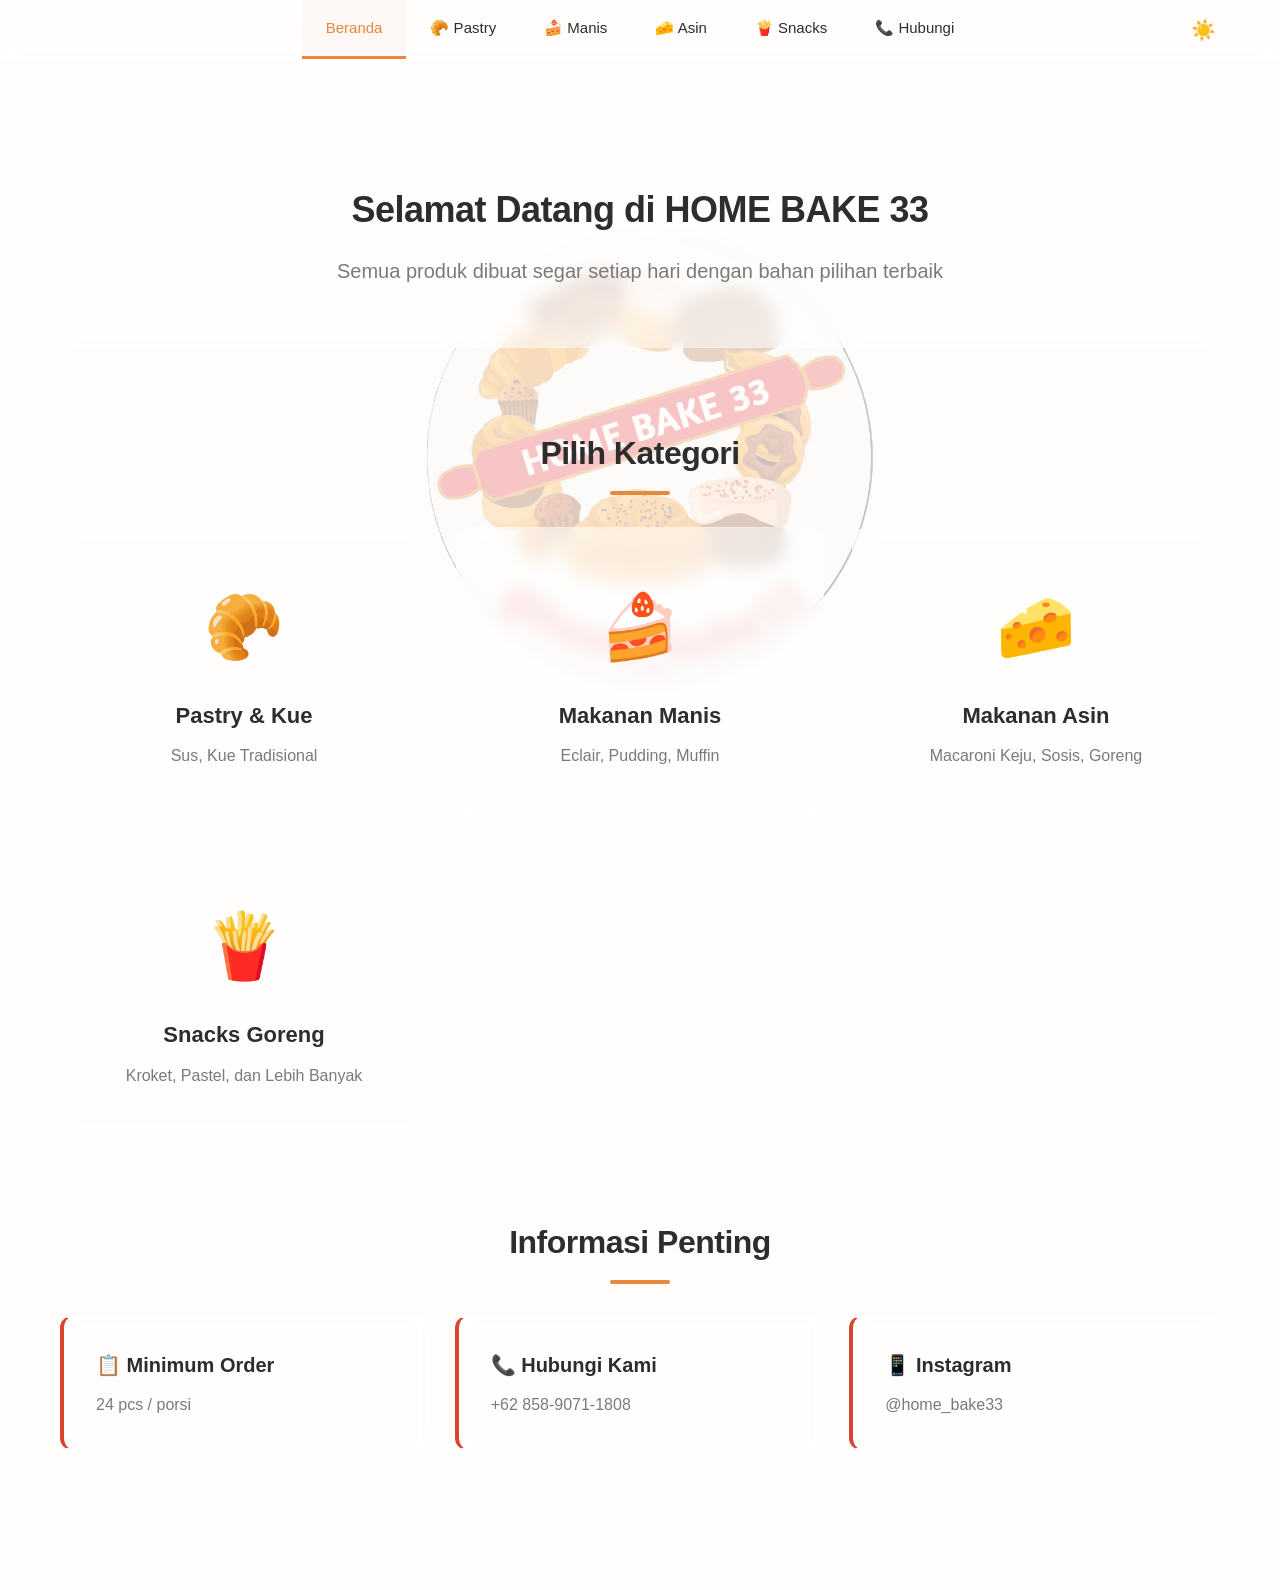
==== index.html @ 7d239f51 "PricelistWeb V.1" ====
<!DOCTYPE html>
<html lang="id">
<head>
    <meta charset="UTF-8">
    <meta name="viewport" content="width=device-width, initial-scale=1.0">
    <title>Home Bake 33 - Menu Favorit Anda</title>
    <link rel="icon" href="assets/images/Homebake33logoNew.png" type="image/png">
    <link rel="stylesheet" href="css/style.css">
</head>
<body>
    <header class="header">
        <div class="header-content">
            <div class="logo">
                <h1><img src="assets/images/Homebake33logoNew.png" alt="Logo" style="height: 50px; width: auto;"> HOME BAKE 33</h1>
                <p>Kue & Pastry Homemade Berkualitas</p>
            </div>
        </div>
    </header>

    <nav class="navbar">
        <div class="nav-container">
            <a href="index.html" class="nav-link active">Beranda</a>
            <a href="pages/pastry.html" class="nav-link">🥐 Pastry</a>
            <a href="pages/sweet.html" class="nav-link">🍰 Manis</a>
            <a href="pages/savory.html" class="nav-link">🧀 Asin</a>
            <a href="pages/snacks.html" class="nav-link">🍟 Snacks</a>
            <a href="pages/contact.html" class="nav-link">📞 Hubungi</a>
            <button id="themeToggle" class="theme-toggle" title="Toggle Dark Mode">☀️</button>
        </div>
    </nav>

    <main class="container">
        <section class="hero">
            <h2>Selamat Datang di HOME BAKE 33</h2>
            <p>Semua produk dibuat segar setiap hari dengan bahan pilihan terbaik</p>
        </section>

        <section class="categories">
            <h2 class="section-title">Pilih Kategori</h2>
            <div class="category-grid">
                <a href="pages/pastry.html" class="category-card">
                    <div class="category-icon">🥐</div>
                    <h3>Pastry & Kue</h3>
                    <p>Sus, Kue Tradisional</p>
                </a>
                <a href="pages/sweet.html" class="category-card">
                    <div class="category-icon">🍰</div>
                    <h3>Makanan Manis</h3>
                    <p>Eclair, Pudding, Muffin</p>
                </a>
                <a href="pages/savory.html" class="category-card">
                    <div class="category-icon">🧀</div>
                    <h3>Makanan Asin</h3>
                    <p>Macaroni Keju, Sosis, Goreng</p>
                </a>
                <a href="pages/snacks.html" class="category-card">
                    <div class="category-icon">🍟</div>
                    <h3>Snacks Goreng</h3>
                    <p>Kroket, Pastel, dan Lebih Banyak</p>
                </a>
            </div>
        </section>

        <section class="info-section">
            <h2 class="section-title">Informasi Penting</h2>
            <div class="info-cards">
                <div class="info-card">
                    <h3>📋 Minimum Order</h3>
                    <p>24 pcs / porsi</p>
                </div>
                <div class="info-card">
                    <h3>📞 Hubungi Kami</h3>
                    <p>+62 858-9071-1808</p>
                </div>
                <div class="info-card">
                    <h3>📱 Instagram</h3>
                    <p>@home_bake33</p>
                </div>
            </div>
        </section>
    </main>


    <script src="js/main.js"></script>
</body>
</html>
---- css/style.css ----
:root {
    --primary: #d84430;
    --primary-dark: #c73a26;
    --accent: #e8883d;
    --dark-text: #2d2d2d;
    --light-bg: #fefdfb;
    --card-bg: #ffffff;
    --border-light: #f0ebe5;
    --text-muted: #7a7a7a;
}

* {
    margin: 0;
    padding: 0;
    box-sizing: border-box;
}

html {
    scroll-behavior: smooth;
}

body {
    font-family: -apple-system, BlinkMacSystemFont, 'Segoe UI', 'Helvetica Neue', sans-serif;
    background-color: var(--light-bg);
    color: var(--dark-text);
    line-height: 1.6;
    position: relative;
}

body::before {
    content: '';
    position: fixed;
    top: 50%;
    left: 50%;
    transform: translate(-50%, -50%);
    width: 600px;
    height: 600px;
    background-image: url('../assets/images/Homebake33logoNew.png');
    background-size: contain;
    background-repeat: no-repeat;
    background-position: center;
    opacity: 0.25;
    pointer-events: none;
    z-index: 0;
}

/* Header */
.header {
    display: none;
}

/* Navbar */
.navbar {
    background-color: rgba(255, 255, 255, 0.5);
    backdrop-filter: blur(8px);
    -webkit-backdrop-filter: blur(8px);
    border-bottom: 1px solid rgba(255, 255, 255, 0.2);
    position: sticky;
    top: 0;
    z-index: 100;
    box-shadow: none;
}

.nav-container {
    max-width: 1200px;
    margin: 0 auto;
    display: flex;
    flex-wrap: wrap;
    justify-content: center;
    gap: 0;
    padding: 0;
    position: relative;
}

.nav-link {
    display: flex;
    align-items: center;
    justify-content: center;
    padding: 16px 24px;
    color: var(--dark-text);
    text-decoration: none;
    font-size: 15px;
    font-weight: 500;
    transition: all 0.3s ease;
    border-bottom: 3px solid transparent;
    position: relative;
    white-space: nowrap;
}

.nav-link:hover {
    color: var(--accent);
    background-color: rgba(232, 180, 168, 0.05);
}

.nav-link.active {
    color: var(--accent);
    border-bottom-color: var(--accent);
    background-color: rgba(232, 180, 168, 0.08);
}

/* Container */
.container {
    max-width: 1200px;
    margin: 0 auto;
    padding: 60px 20px;
    position: relative;
    z-index: 1;
}

/* Hero Section */
.hero {
    text-align: center;
    margin-bottom: 80px;
    padding: 60px 40px;
    background: rgba(255, 255, 255, 0.5);
    backdrop-filter: blur(8px);
    -webkit-backdrop-filter: blur(8px);
    border-radius: 16px;
    border: 1px solid rgba(255, 255, 255, 0.2);
}

.hero h2 {
    font-size: 36px;
    color: var(--dark-text);
    margin-bottom: 16px;
    font-weight: 600;
    letter-spacing: -0.5px;
}

.hero p {
    font-size: 20px;
    color: var(--text-muted);
    font-weight: 400;
}

/* Section Title */
.section-title {
    font-size: 32px;
    color: var(--dark-text);
    margin-bottom: 48px;
    text-align: center;
    font-weight: 600;
    position: relative;
    padding-bottom: 0;
    letter-spacing: -0.5px;
}

.section-title::after {
    content: '';
    position: absolute;
    bottom: -16px;
    left: 50%;
    transform: translateX(-50%);
    width: 60px;
    height: 4px;
    background: var(--accent);
    border-radius: 2px;
}

/* Category Grid */
.categories {
    margin-bottom: 80px;
}

.category-grid {
    display: grid;
    grid-template-columns: repeat(auto-fit, minmax(320px, 1fr));
    gap: 28px;
    margin-top: 48px;
}

.category-card {
    display: block;
    background: rgba(255, 255, 255, 0.5);
    backdrop-filter: blur(8px);
    -webkit-backdrop-filter: blur(8px);
    border: 1px solid rgba(255, 255, 255, 0.2);
    border-radius: 16px;
    padding: 48px 32px;
    text-align: center;
    text-decoration: none;
    color: var(--dark-text);
    transition: all 0.3s ease;
    cursor: pointer;
    box-shadow: none;
}

.category-card:hover {
    transform: translateY(-8px);
    background: rgba(255, 255, 255, 0.85);
    box-shadow: 0 16px 48px rgba(216, 68, 48, 0.15);
    border-color: rgba(216, 68, 48, 0.5);
}

.category-icon {
    font-size: 64px;
    margin-bottom: 20px;
    display: block;
    transition: transform 0.3s ease;
}

.category-card:hover .category-icon {
    transform: scale(1.1);
}

.category-card h3 {
    font-size: 22px;
    margin-bottom: 10px;
    font-weight: 600;
    color: var(--dark-text);
}

.category-card p {
    font-size: 16px;
    color: var(--text-muted);
    font-weight: 400;
}

/* Info Section */
.info-section {
    margin-bottom: 80px;
}

.info-cards {
    display: grid;
    grid-template-columns: repeat(auto-fit, minmax(280px, 1fr));
    gap: 24px;
    margin-top: 48px;
}

.info-card {
    background: rgba(255, 255, 255, 0.5);
    backdrop-filter: blur(8px);
    -webkit-backdrop-filter: blur(8px);
    border: 1px solid rgba(255, 255, 255, 0.2);
    border-radius: 12px;
    padding: 32px;
    box-shadow: none;
    transition: all 0.3s ease;
    border-left: 4px solid var(--primary);
}

.info-card:hover {
    border-left-color: var(--accent);
    box-shadow: 0 16px 48px rgba(216, 68, 48, 0.12);
    background: rgba(255, 255, 255, 0.8);
}

.info-card h3 {
    font-size: 20px;
    color: var(--dark-text);
    margin-bottom: 12px;
    font-weight: 600;
}

.info-card p {
    font-size: 16px;
    color: var(--text-muted);
    font-weight: 400;
    line-height: 1.5;
}

/* Products Grid */
.products-grid {
    display: grid;
    grid-template-columns: repeat(auto-fill, minmax(280px, 1fr));
    gap: 28px;
    margin-top: 48px;
}

.product-card {
    background: rgba(255, 255, 255, 0.5);
    backdrop-filter: blur(8px);
    -webkit-backdrop-filter: blur(8px);
    border: 1px solid rgba(255, 255, 255, 0.2);
    border-radius: 16px;
    overflow: hidden;
    box-shadow: none;
    transition: all 0.3s ease;
}

.product-card:hover {
    transform: translateY(-8px);
    box-shadow: 0 16px 48px rgba(216, 68, 48, 0.15);
    border-color: rgba(216, 68, 48, 0.5);
    background: rgba(255, 255, 255, 0.85);
}

.product-image {
    width: 100%;
    height: 220px;
    background: linear-gradient(135deg, rgba(232, 180, 168, 0.12) 0%, rgba(201, 124, 109, 0.08) 100%);
    display: flex;
    align-items: center;
    justify-content: center;
    font-size: 56px;
    color: var(--accent);
    position: relative;
    overflow: hidden;
}

.product-image img {
    width: 100%;
    height: 100%;
    object-fit: cover;
    border-radius: 8px;
}

.product-card:hover .product-image {
    background: linear-gradient(135deg, rgba(232, 180, 168, 0.16) 0%, rgba(201, 124, 109, 0.12) 100%);
}

.product-card img {
    width: 100%;
    height: 100%;
    object-fit: cover;
    transition: transform 0.3s ease;
}

.product-card:hover img {
    transform: scale(1.05);
}

.product-info {
    padding: 28px;
}

.product-name {
    font-size: 20px;
    font-weight: 600;
    color: var(--dark-text);
    margin-bottom: 10px;
}

.product-description {
    font-size: 15px;
    color: var(--text-muted);
    margin-bottom: 16px;
    line-height: 1.5;
    font-weight: 400;
}

.product-price {
    font-size: 24px;
    font-weight: 700;
    color: var(--accent);
    margin-bottom: 16px;
}

.product-footer {
    font-size: 14px;
    color: #b0a8a0;
    padding-top: 16px;
    border-top: 1px solid var(--border-light);
    font-weight: 400;
}

/* Footer */
.footer {
    display: none;
}

/* Dark Mode Toggle */
.theme-toggle {
    position: absolute;
    right: 16px;
    top: 50%;
    transform: translateY(-50%);
    background: transparent;
    border: none;
    font-size: 20px;
    cursor: pointer;
    padding: 8px;
    border-radius: 8px;
    transition: all 0.3s ease;
    display: flex;
    align-items: center;
    justify-content: center;
    color: var(--dark-text);
}

.theme-toggle:hover {
    background-color: rgba(0, 0, 0, 0.1);
}

body.dark-mode {
    --light-bg: #1a1a1a;
    --dark-text: #f5f5f5;
    --card-bg: #2d2d2d;
    --border-light: #404040;
    --text-muted: #a0a0a0;
}

body.dark-mode .navbar {
    background-color: rgba(45, 45, 45, 0.5);
    border-bottom: 1px solid rgba(255, 255, 255, 0.1);
}

body.dark-mode .category-card,
body.dark-mode .product-card,
body.dark-mode .info-card,
body.dark-mode .hero {
    background: rgba(45, 45, 45, 0.5);
    border: 1px solid rgba(255, 255, 255, 0.1);
}

body.dark-mode .product-image {
    background: linear-gradient(135deg, rgba(45, 45, 45, 0.5) 0%, rgba(60, 60, 60, 0.3) 100%);
}

body.dark-mode .theme-toggle {
    color: var(--dark-text);
}
.back-button {
    display: inline-flex;
    align-items: center;
    gap: 8px;
    background-color: var(--primary);
    color: var(--dark-text);
    padding: 14px 28px;
    border-radius: 10px;
    text-decoration: none;
    font-weight: 600;
    transition: all 0.3s ease;
    margin-bottom: 48px;
    border: none;
    cursor: pointer;
    font-size: 16px;
}

.back-button:hover {
    background-color: var(--accent);
    transform: translateX(-4px);
}

/* Responsive */
@media (max-width: 1024px) {
    .container {
        padding: 40px 20px;
    }

    .hero {
        padding: 40px 24px;
        margin-bottom: 60px;
    }

    .hero h2 {
        font-size: 28px;
    }

    .category-grid {
        grid-template-columns: repeat(2, 1fr);
        gap: 16px;
    }

    .products-grid {
        grid-template-columns: repeat(auto-fill, minmax(250px, 1fr));
        gap: 20px;
    }
}

@media (max-width: 768px) {
    .nav-link {
        padding: 12px 14px;
        font-size: 13px;
    }

    .navbar {
        padding-top: max(12px, env(safe-area-inset-top));
        padding-left: max(12px, env(safe-area-inset-left));
        padding-right: max(12px, env(safe-area-inset-right));
        padding-bottom: 12px;
    }

    .container {
        padding: 30px 16px;
    }

    .hero {
        padding: 32px 20px;
        margin-bottom: 48px;
    }

    .hero h2 {
        font-size: 24px;
    }

    .hero p {
        font-size: 16px;
    }

    .section-title {
        font-size: 22px;
        margin-bottom: 32px;
    }

    .category-grid {
        grid-template-columns: 1fr;
        gap: 12px;
        margin-top: 24px;
    }

    .category-card {
        padding: 32px 20px;
    }

    .category-icon {
        font-size: 48px;
        margin-bottom: 12px;
    }

    .category-card h3 {
        font-size: 18px;
    }

    .category-card p {
        font-size: 14px;
    }

    .products-grid {
        grid-template-columns: repeat(auto-fill, minmax(200px, 1fr));
        gap: 12px;
        margin-top: 24px;
    }

    .product-card {
        border-radius: 12px;
    }

    .product-image {
        height: 160px;
        font-size: 40px;
    }

    .product-info {
        padding: 16px;
    }

    .product-name {
        font-size: 16px;
        margin-bottom: 6px;
    }

    .product-description {
        font-size: 13px;
        margin-bottom: 10px;
    }

    .product-price {
        font-size: 18px;
        margin-bottom: 10px;
    }

    .product-footer {
        font-size: 12px;
        padding-top: 10px;
    }

    .info-cards {
        grid-template-columns: 1fr;
        gap: 12px;
    }

    .info-card {
        padding: 20px;
    }

    .info-card h3 {
        font-size: 16px;
        margin-bottom: 8px;
    }

    .info-card p {
        font-size: 14px;
    }

    .back-button {
        padding: 10px 16px;
        font-size: 14px;
        margin-bottom: 24px;
    }
}

@media (max-width: 480px) {
    .nav-link {
        padding: 10px 10px;
        font-size: 12px;
    }

    .navbar {
        padding-top: max(32px, env(safe-area-inset-top));
        padding-left: max(12px, env(safe-area-inset-left));
        padding-right: max(12px, env(safe-area-inset-right));
        padding-bottom: 12px;
    }

    .container {
        padding: 20px 12px;
    }

    .section-title {
        font-size: 20px;
        margin-bottom: 24px;
    }

    .section-title::after {
        width: 50px;
    }

    .hero {
        padding: 24px 16px;
        margin-bottom: 40px;
    }

    .hero h2 {
        font-size: 20px;
        margin-bottom: 12px;
    }

    .hero p {
        font-size: 14px;
    }

    .category-grid {
        grid-template-columns: 1fr;
        gap: 10px;
        margin-top: 16px;
    }

    .category-card {
        padding: 24px 16px;
    }

    .category-icon {
        font-size: 40px;
        margin-bottom: 10px;
    }

    .category-card h3 {
        font-size: 16px;
        margin-bottom: 6px;
    }

    .category-card p {
        font-size: 13px;
    }

    .products-grid {
        grid-template-columns: repeat(auto-fill, minmax(150px, 1fr));
        gap: 10px;
        margin-top: 16px;
    }

    .product-image {
        height: 140px;
        font-size: 32px;
    }

    .product-info {
        padding: 12px;
    }

    .product-name {
        font-size: 14px;
        margin-bottom: 4px;
    }

    .product-description {
        font-size: 12px;
        margin-bottom: 8px;
        line-height: 1.3;
    }

    .product-price {
        font-size: 16px;
        margin-bottom: 8px;
    }

    .product-footer {
        font-size: 11px;
        padding-top: 8px;
    }

    .info-cards {
        grid-template-columns: 1fr;
        gap: 10px;
    }

    .info-card {
        padding: 16px;
    }

    .info-card h3 {
        font-size: 14px;
        margin-bottom: 6px;
    }

    .info-card p {
        font-size: 13px;
    }

    .back-button {
        padding: 8px 12px;
        font-size: 12px;
        margin-bottom: 16px;
    }
}
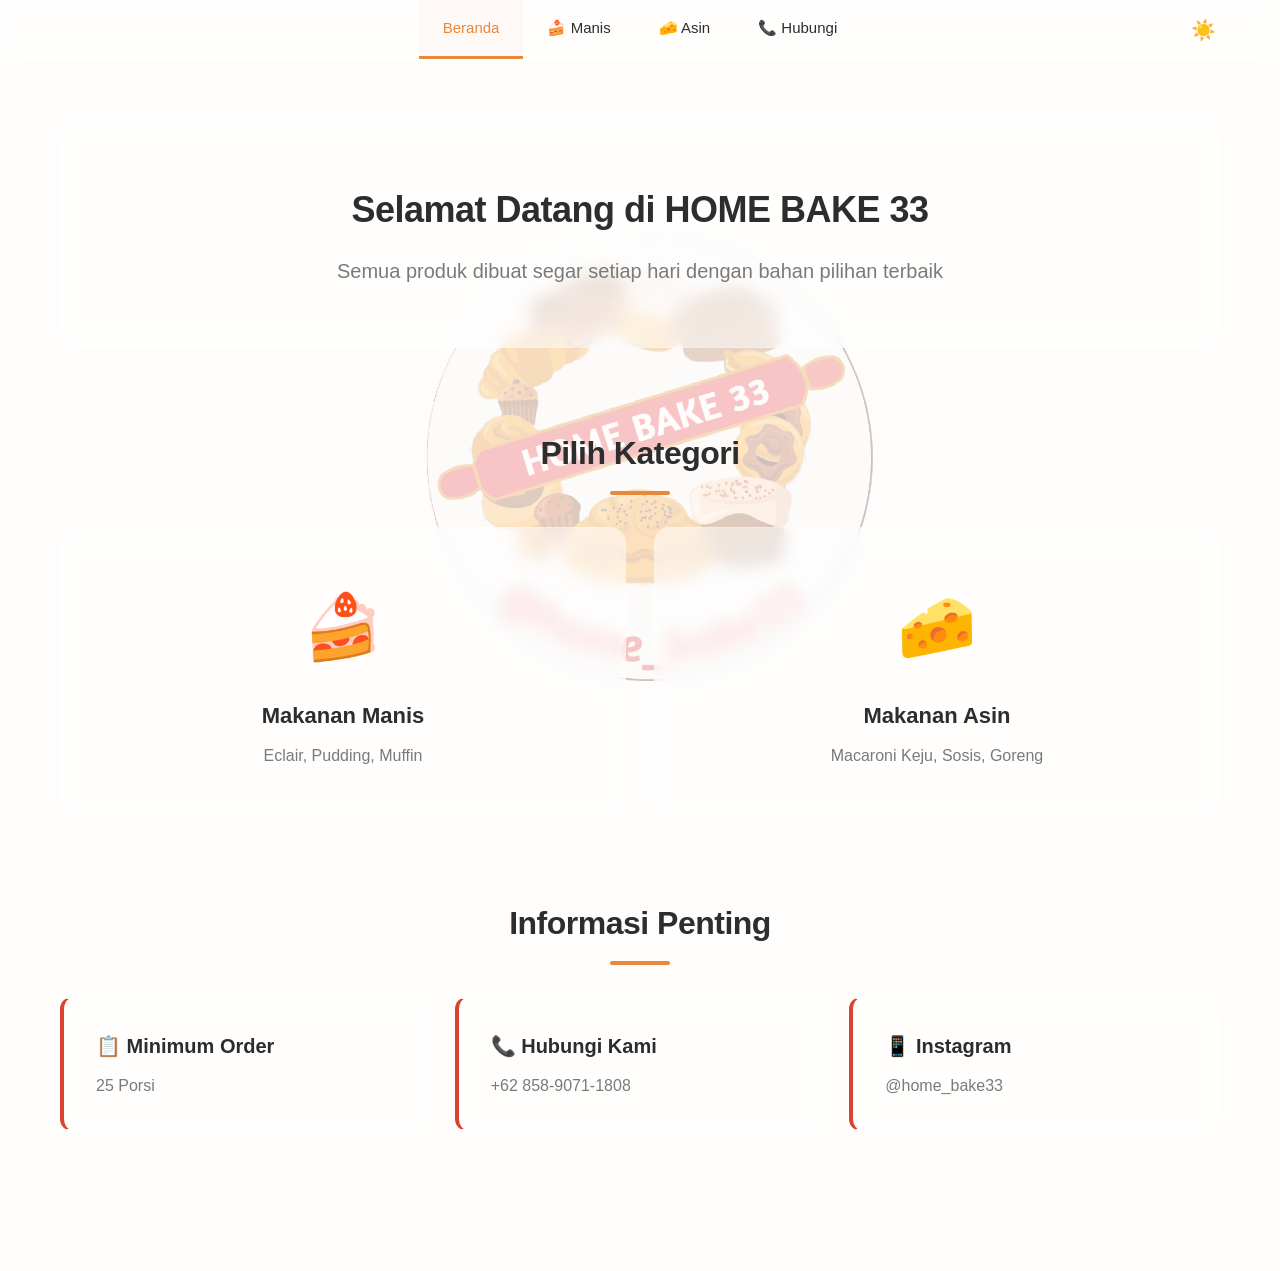
==== commit 860c5d56: "perbaikan pricelist" ====
--- a/index.html
+++ b/index.html
@@ -20,10 +20,8 @@
     <nav class="navbar">
         <div class="nav-container">
             <a href="index.html" class="nav-link active">Beranda</a>
-            <a href="pages/pastry.html" class="nav-link">🥐 Pastry</a>
             <a href="pages/sweet.html" class="nav-link">🍰 Manis</a>
             <a href="pages/savory.html" class="nav-link">🧀 Asin</a>
-            <a href="pages/snacks.html" class="nav-link">🍟 Snacks</a>
             <a href="pages/contact.html" class="nav-link">📞 Hubungi</a>
             <button id="themeToggle" class="theme-toggle" title="Toggle Dark Mode">☀️</button>
         </div>
@@ -38,11 +36,6 @@
         <section class="categories">
             <h2 class="section-title">Pilih Kategori</h2>
             <div class="category-grid">
-                <a href="pages/pastry.html" class="category-card">
-                    <div class="category-icon">🥐</div>
-                    <h3>Pastry & Kue</h3>
-                    <p>Sus, Kue Tradisional</p>
-                </a>
                 <a href="pages/sweet.html" class="category-card">
                     <div class="category-icon">🍰</div>
                     <h3>Makanan Manis</h3>
@@ -53,11 +46,6 @@
                     <h3>Makanan Asin</h3>
                     <p>Macaroni Keju, Sosis, Goreng</p>
                 </a>
-                <a href="pages/snacks.html" class="category-card">
-                    <div class="category-icon">🍟</div>
-                    <h3>Snacks Goreng</h3>
-                    <p>Kroket, Pastel, dan Lebih Banyak</p>
-                </a>
             </div>
         </section>
 
@@ -66,7 +54,7 @@
             <div class="info-cards">
                 <div class="info-card">
                     <h3>📋 Minimum Order</h3>
-                    <p>24 pcs / porsi</p>
+                    <p>25 Porsi</p>
                 </div>
                 <div class="info-card">
                     <h3>📞 Hubungi Kami</h3>
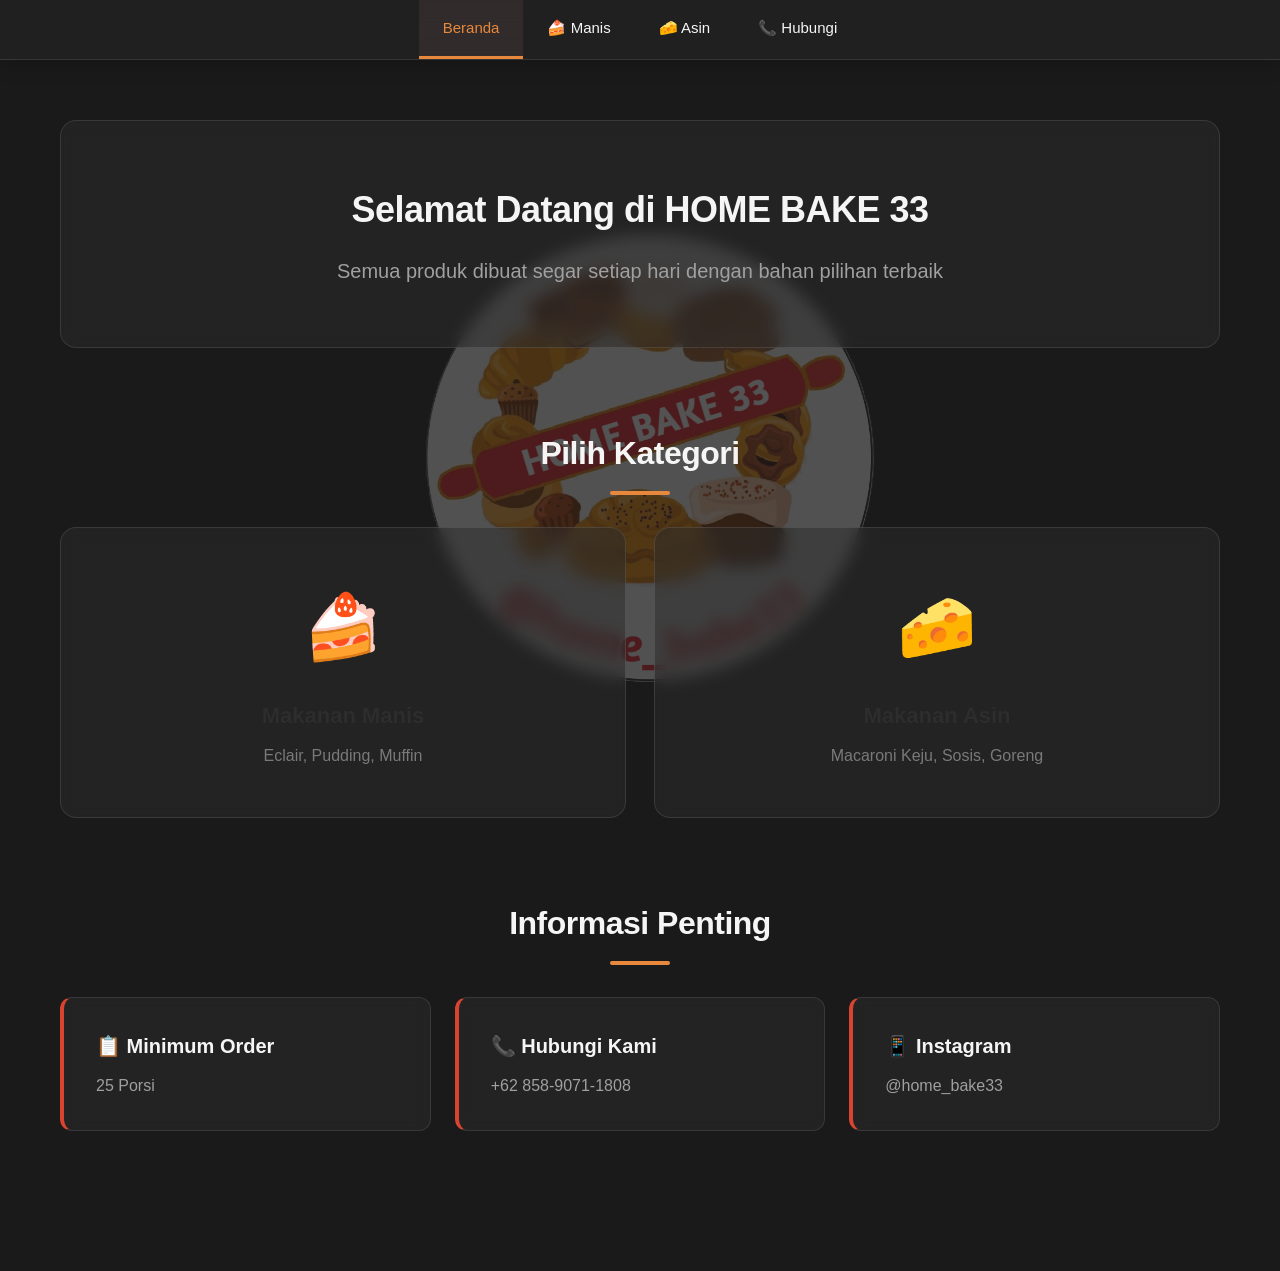
==== commit c1556bd5: "perbaikan UI,dan Navigasi" ====
--- a/index.html
+++ b/index.html
@@ -19,11 +19,17 @@
 
     <nav class="navbar">
         <div class="nav-container">
-            <a href="index.html" class="nav-link active">Beranda</a>
-            <a href="pages/sweet.html" class="nav-link">🍰 Manis</a>
-            <a href="pages/savory.html" class="nav-link">🧀 Asin</a>
-            <a href="pages/contact.html" class="nav-link">📞 Hubungi</a>
-            <button id="themeToggle" class="theme-toggle" title="Toggle Dark Mode">☀️</button>
+            <button class="hamburger" id="hamburger" aria-label="Toggle menu" aria-expanded="false">
+                <span></span>
+                <span></span>
+                <span></span>
+            </button>
+            <div class="nav-menu" id="navMenu">
+                <a href="index.html" class="nav-link active">Beranda</a>
+                <a href="pages/sweet.html" class="nav-link">🍰 Manis</a>
+                <a href="pages/savory.html" class="nav-link">🧀 Asin</a>
+                <a href="pages/contact.html" class="nav-link">📞 Hubungi</a>
+            </div>
         </div>
     </nav>
 
--- a/css/style.css
+++ b/css/style.css
@@ -21,8 +21,8 @@
 
 body {
     font-family: -apple-system, BlinkMacSystemFont, 'Segoe UI', 'Helvetica Neue', sans-serif;
-    background-color: var(--light-bg);
-    color: var(--dark-text);
+    background-color: #1a1a1a;
+    color: #f5f5f5;
     line-height: 1.6;
     position: relative;
 }
@@ -49,27 +49,81 @@
     display: none;
 }
 
+/* Hamburger Menu */
+.hamburger {
+    display: none;
+    background: transparent;
+    border: none;
+    cursor: pointer;
+    width: 44px;
+    height: 44px;
+    padding: 0;
+    flex-direction: column;
+    justify-content: center;
+    align-items: center;
+    gap: 6px;
+    position: relative;
+    border-radius: 8px;
+    transition: background-color 0.2s ease;
+    -webkit-tap-highlight-color: transparent;
+}
+
+.hamburger:hover {
+    background-color: rgba(255, 255, 255, 0.08);
+}
+
+.hamburger span {
+    display: block;
+    width: 24px;
+    height: 2.5px;
+    background: #f5f5f5;
+    border-radius: 2px;
+    transition: transform 0.3s cubic-bezier(0.4, 0, 0.2, 1), opacity 0.2s ease, width 0.3s ease;
+    transform-origin: center;
+}
+
+/* X Transformation - Simetris dan Rapi */
+.hamburger.active span:nth-child(1) {
+    transform: translateY(8.5px) rotate(45deg);
+}
+
+.hamburger.active span:nth-child(2) {
+    opacity: 0;
+    transform: scaleX(0);
+}
+
+.hamburger.active span:nth-child(3) {
+    transform: translateY(-8.5px) rotate(-45deg);
+}
+
 /* Navbar */
 .navbar {
-    background-color: rgba(255, 255, 255, 0.5);
-    backdrop-filter: blur(8px);
-    -webkit-backdrop-filter: blur(8px);
-    border-bottom: 1px solid rgba(255, 255, 255, 0.2);
+    background-color: rgba(35, 35, 35, 0.75);
+    backdrop-filter: blur(12px);
+    -webkit-backdrop-filter: blur(12px);
+    border-bottom: 1px solid rgba(255, 255, 255, 0.1);
     position: sticky;
     top: 0;
-    z-index: 100;
-    box-shadow: none;
+    z-index: 1000;
+    box-shadow: 0 4px 20px rgba(0, 0, 0, 0.2);
 }
 
 .nav-container {
     max-width: 1200px;
     margin: 0 auto;
     display: flex;
-    flex-wrap: wrap;
+    justify-content: center;
+    align-items: center;
+    padding: 0 20px;
+    position: relative;
+    min-height: 56px;
+}
+
+.nav-menu {
+    display: flex;
+    align-items: center;
     justify-content: center;
     gap: 0;
-    padding: 0;
-    position: relative;
 }
 
 .nav-link {
@@ -77,7 +131,7 @@
     align-items: center;
     justify-content: center;
     padding: 16px 24px;
-    color: var(--dark-text);
+    color: #f5f5f5;
     text-decoration: none;
     font-size: 15px;
     font-weight: 500;
@@ -112,16 +166,16 @@
     text-align: center;
     margin-bottom: 80px;
     padding: 60px 40px;
-    background: rgba(255, 255, 255, 0.5);
+    background: rgba(45, 45, 45, 0.5);
     backdrop-filter: blur(8px);
     -webkit-backdrop-filter: blur(8px);
     border-radius: 16px;
-    border: 1px solid rgba(255, 255, 255, 0.2);
+    border: 1px solid rgba(255, 255, 255, 0.1);
 }
 
 .hero h2 {
     font-size: 36px;
-    color: var(--dark-text);
+    color: #f5f5f5;
     margin-bottom: 16px;
     font-weight: 600;
     letter-spacing: -0.5px;
@@ -129,14 +183,14 @@
 
 .hero p {
     font-size: 20px;
-    color: var(--text-muted);
+    color: #a0a0a0;
     font-weight: 400;
 }
 
 /* Section Title */
 .section-title {
     font-size: 32px;
-    color: var(--dark-text);
+    color: #f5f5f5;
     margin-bottom: 48px;
     text-align: center;
     font-weight: 600;
@@ -171,15 +225,15 @@
 
 .category-card {
     display: block;
-    background: rgba(255, 255, 255, 0.5);
+    background: rgba(45, 45, 45, 0.5);
     backdrop-filter: blur(8px);
     -webkit-backdrop-filter: blur(8px);
-    border: 1px solid rgba(255, 255, 255, 0.2);
+    border: 1px solid rgba(255, 255, 255, 0.1);
     border-radius: 16px;
     padding: 48px 32px;
     text-align: center;
     text-decoration: none;
-    color: var(--dark-text);
+    color: #f5f5f5;
     transition: all 0.3s ease;
     cursor: pointer;
     box-shadow: none;
@@ -187,7 +241,7 @@
 
 .category-card:hover {
     transform: translateY(-8px);
-    background: rgba(255, 255, 255, 0.85);
+    background: rgba(60, 60, 60, 0.7);
     box-shadow: 0 16px 48px rgba(216, 68, 48, 0.15);
     border-color: rgba(216, 68, 48, 0.5);
 }
@@ -229,10 +283,10 @@
 }
 
 .info-card {
-    background: rgba(255, 255, 255, 0.5);
+    background: rgba(45, 45, 45, 0.5);
     backdrop-filter: blur(8px);
     -webkit-backdrop-filter: blur(8px);
-    border: 1px solid rgba(255, 255, 255, 0.2);
+    border: 1px solid rgba(255, 255, 255, 0.1);
     border-radius: 12px;
     padding: 32px;
     box-shadow: none;
@@ -243,19 +297,19 @@
 .info-card:hover {
     border-left-color: var(--accent);
     box-shadow: 0 16px 48px rgba(216, 68, 48, 0.12);
-    background: rgba(255, 255, 255, 0.8);
+    background: rgba(45, 45, 45, 0.8);
 }
 
 .info-card h3 {
     font-size: 20px;
-    color: var(--dark-text);
+    color: #f5f5f5;
     margin-bottom: 12px;
     font-weight: 600;
 }
 
 .info-card p {
     font-size: 16px;
-    color: var(--text-muted);
+    color: #a0a0a0;
     font-weight: 400;
     line-height: 1.5;
 }
@@ -269,10 +323,10 @@
 }
 
 .product-card {
-    background: rgba(255, 255, 255, 0.5);
+    background: rgba(45, 45, 45, 0.5);
     backdrop-filter: blur(8px);
     -webkit-backdrop-filter: blur(8px);
-    border: 1px solid rgba(255, 255, 255, 0.2);
+    border: 1px solid rgba(255, 255, 255, 0.1);
     border-radius: 16px;
     overflow: hidden;
     box-shadow: none;
@@ -283,7 +337,7 @@
     transform: translateY(-8px);
     box-shadow: 0 16px 48px rgba(216, 68, 48, 0.15);
     border-color: rgba(216, 68, 48, 0.5);
-    background: rgba(255, 255, 255, 0.85);
+    background: rgba(60, 60, 60, 0.7);
 }
 
 .product-image {
@@ -328,13 +382,13 @@
 .product-name {
     font-size: 20px;
     font-weight: 600;
-    color: var(--dark-text);
+    color: #f5f5f5;
     margin-bottom: 10px;
 }
 
 .product-description {
     font-size: 15px;
-    color: var(--text-muted);
+    color: #a0a0a0;
     margin-bottom: 16px;
     line-height: 1.5;
     font-weight: 400;
@@ -349,9 +403,9 @@
 
 .product-footer {
     font-size: 14px;
-    color: #b0a8a0;
+    color: #7a7a7a;
     padding-top: 16px;
-    border-top: 1px solid var(--border-light);
+    border-top: 1px solid rgba(255, 255, 255, 0.05);
     font-weight: 400;
 }
 
@@ -361,62 +415,16 @@
 }
 
 /* Dark Mode Toggle */
-.theme-toggle {
-    position: absolute;
-    right: 16px;
-    top: 50%;
-    transform: translateY(-50%);
-    background: transparent;
-    border: none;
-    font-size: 20px;
-    cursor: pointer;
-    padding: 8px;
-    border-radius: 8px;
-    transition: all 0.3s ease;
-    display: flex;
-    align-items: center;
-    justify-content: center;
-    color: var(--dark-text);
-}
-
-.theme-toggle:hover {
-    background-color: rgba(0, 0, 0, 0.1);
-}
-
-body.dark-mode {
-    --light-bg: #1a1a1a;
-    --dark-text: #f5f5f5;
-    --card-bg: #2d2d2d;
-    --border-light: #404040;
-    --text-muted: #a0a0a0;
-}
-
-body.dark-mode .navbar {
-    background-color: rgba(45, 45, 45, 0.5);
-    border-bottom: 1px solid rgba(255, 255, 255, 0.1);
-}
-
-body.dark-mode .category-card,
-body.dark-mode .product-card,
-body.dark-mode .info-card,
-body.dark-mode .hero {
-    background: rgba(45, 45, 45, 0.5);
-    border: 1px solid rgba(255, 255, 255, 0.1);
-}
-
 body.dark-mode .product-image {
     background: linear-gradient(135deg, rgba(45, 45, 45, 0.5) 0%, rgba(60, 60, 60, 0.3) 100%);
 }
 
-body.dark-mode .theme-toggle {
-    color: var(--dark-text);
-}
 .back-button {
     display: inline-flex;
     align-items: center;
     gap: 8px;
     background-color: var(--primary);
-    color: var(--dark-text);
+    color: #f5f5f5;
     padding: 14px 28px;
     border-radius: 10px;
     text-decoration: none;
@@ -460,16 +468,87 @@
 }
 
 @media (max-width: 768px) {
+    .navbar {
+        padding: 0;
+        min-height: 56px;
+    }
+
+    .nav-container {
+        display: flex;
+        justify-content: flex-start;
+        align-items: center;
+        min-height: 56px;
+        padding: 8px 16px;
+        padding-top: max(8px, env(safe-area-inset-top));
+        padding-left: max(16px, env(safe-area-inset-left));
+        padding-right: max(16px, env(safe-area-inset-right));
+        padding-bottom: max(8px, env(safe-area-inset-bottom));
+        position: relative;
+    }
+
+    .hamburger {
+        display: flex;
+        margin: 0;
+        z-index: 1001;
+    }
+
+    /* Floating Overlay Dropdown: mengambang di atas UI, tidak mendorong konten */
+    .nav-menu {
+        position: absolute;
+        top: 100%;
+        left: 0;
+        right: 0;
+        width: 100%;
+        background-color: rgba(28, 28, 28, 0.96);
+        backdrop-filter: blur(16px);
+        -webkit-backdrop-filter: blur(16px);
+        border-bottom: 1px solid rgba(255, 255, 255, 0.12);
+        box-shadow: 0 16px 36px rgba(0, 0, 0, 0.6);
+        flex-direction: column;
+        padding: 8px 0;
+        opacity: 0;
+        visibility: hidden;
+        transform: translateY(-8px);
+        transition: opacity 0.25s ease, transform 0.25s ease, visibility 0.25s ease;
+        pointer-events: none;
+        z-index: 999;
+    }
+
+    .nav-container.active .nav-menu {
+        opacity: 1;
+        visibility: visible;
+        transform: translateY(0);
+        pointer-events: auto;
+    }
+
     .nav-link {
-        padding: 12px 14px;
-        font-size: 13px;
-    }
-
-    .navbar {
-        padding-top: max(12px, env(safe-area-inset-top));
-        padding-left: max(12px, env(safe-area-inset-left));
-        padding-right: max(12px, env(safe-area-inset-right));
-        padding-bottom: 12px;
+        display: flex;
+        align-items: center;
+        justify-content: flex-start;
+        width: 100%;
+        padding: 14px 20px;
+        font-size: 15px;
+        color: #f5f5f5;
+        border-bottom: none;
+        border-top: 1px solid rgba(255, 255, 255, 0.06);
+        text-align: left;
+    }
+
+    .nav-link:first-child {
+        border-top: none;
+    }
+
+    .nav-link:hover,
+    .nav-link:active {
+        background-color: rgba(232, 180, 168, 0.08);
+        color: var(--accent);
+    }
+
+    .nav-link.active {
+        color: var(--accent);
+        background-color: rgba(232, 180, 168, 0.12);
+        border-left: 3px solid var(--accent);
+        border-bottom: none;
     }
 
     .container {
@@ -582,18 +661,6 @@
 }
 
 @media (max-width: 480px) {
-    .nav-link {
-        padding: 10px 10px;
-        font-size: 12px;
-    }
-
-    .navbar {
-        padding-top: max(32px, env(safe-area-inset-top));
-        padding-left: max(12px, env(safe-area-inset-left));
-        padding-right: max(12px, env(safe-area-inset-right));
-        padding-bottom: 12px;
-    }
-
     .container {
         padding: 20px 12px;
     }
